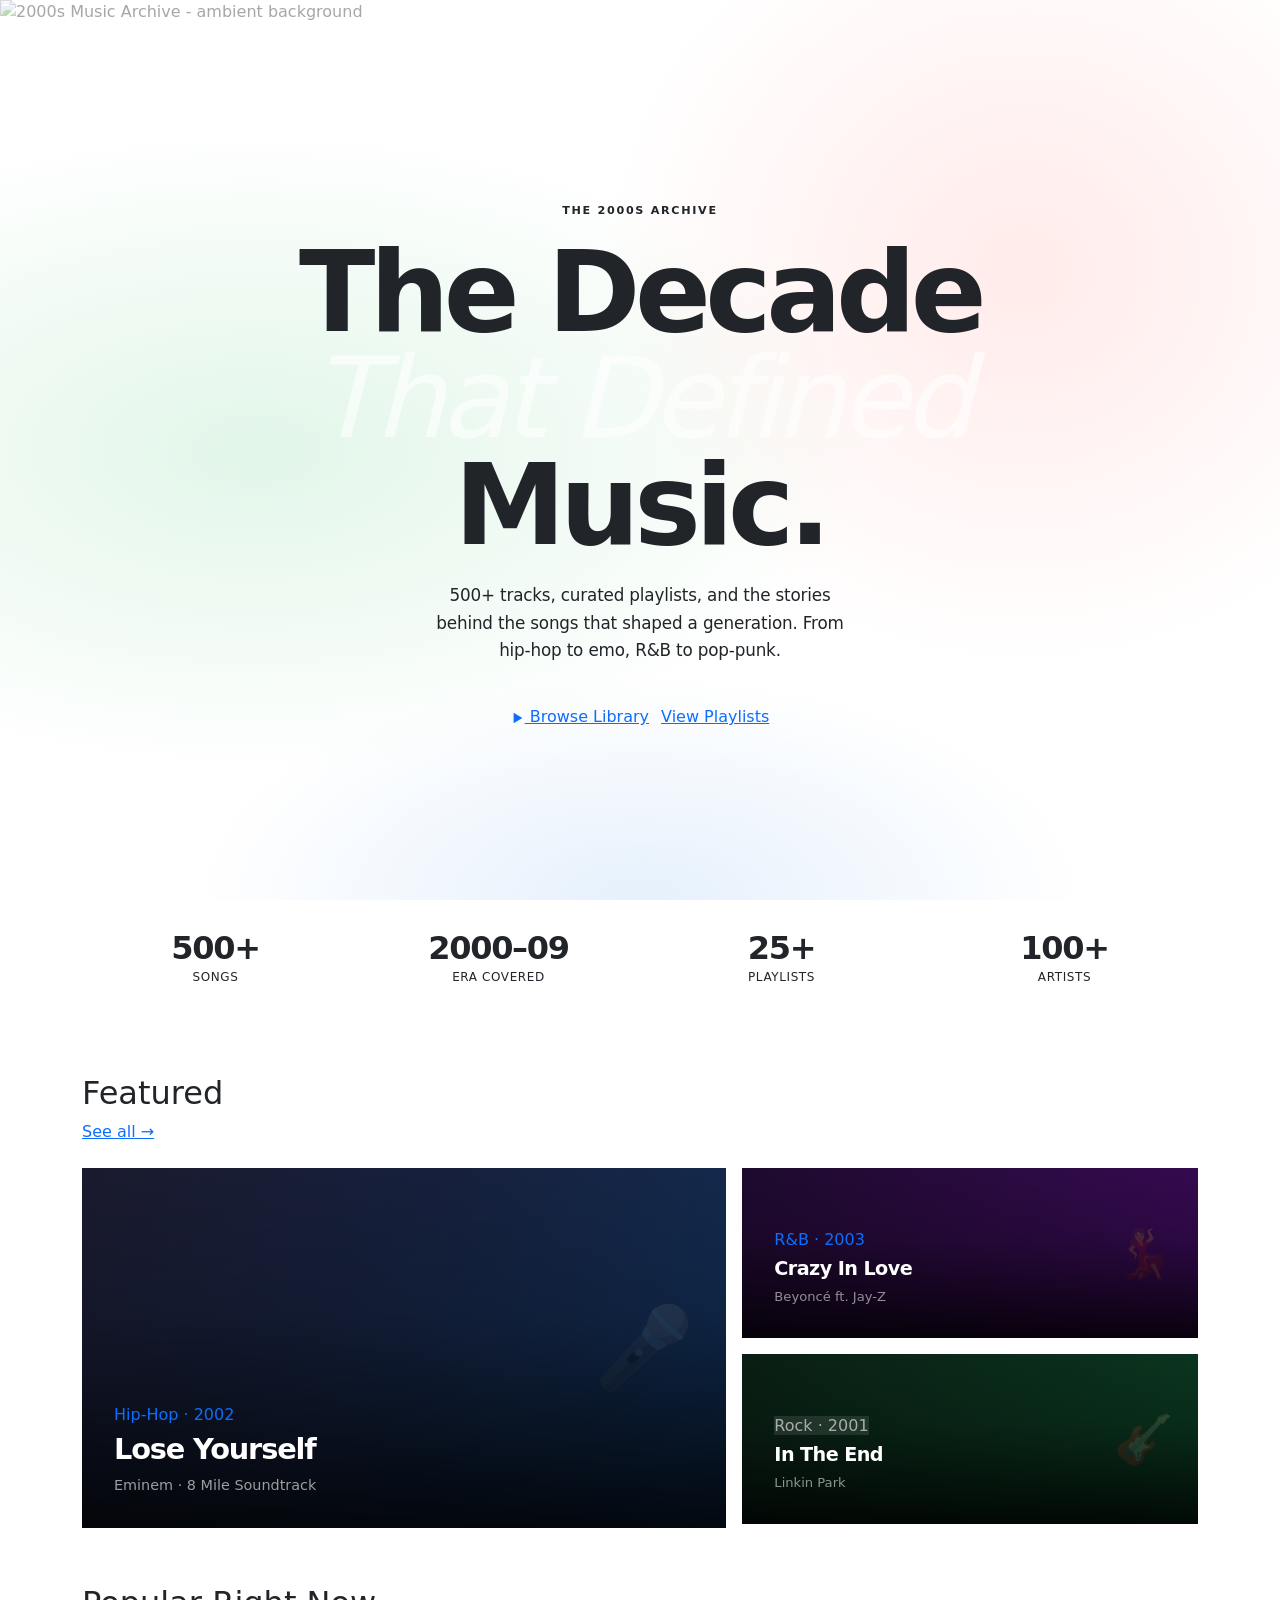
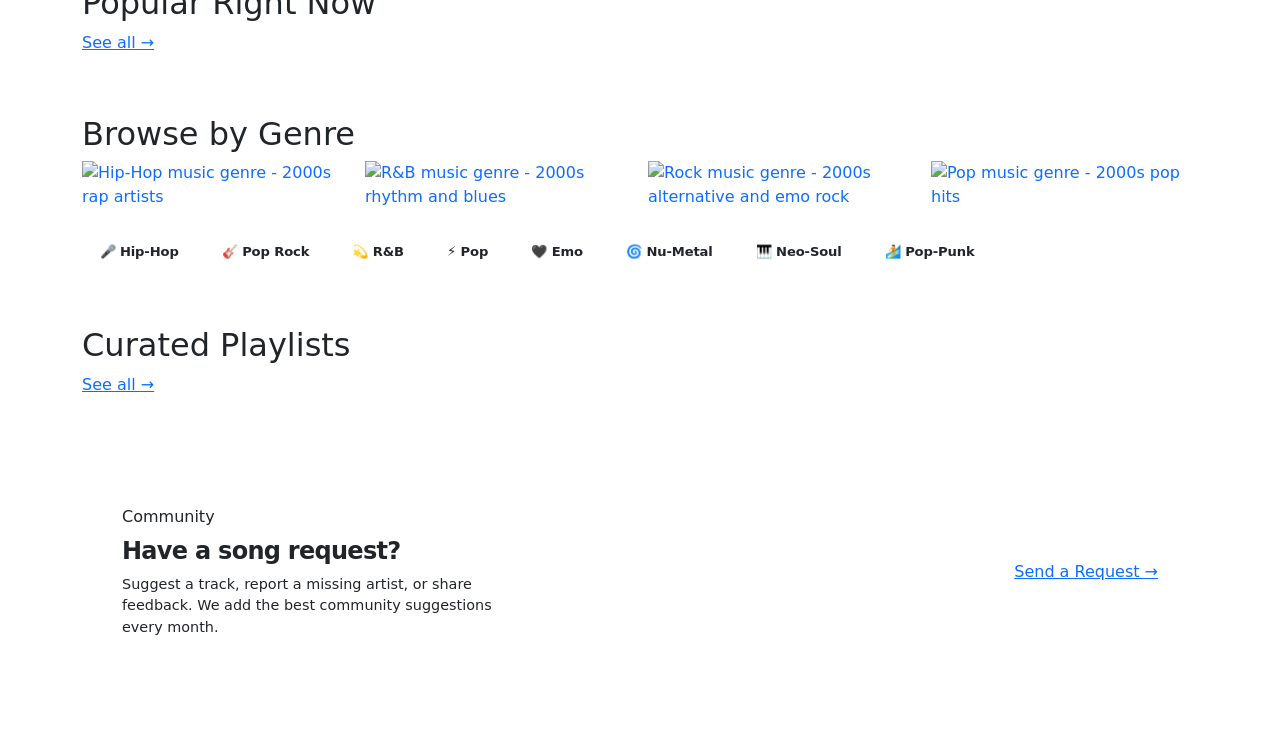
==== index.html @ c3022f15 "Add files via upload" ====
<!-- DEVELOPER: Brian Rivera, IS117-002, Spring 2026 -->
<!DOCTYPE html>
<html lang="en">
<head>
  <meta charset="UTF-8" />
  <meta name="viewport" content="width=device-width, initial-scale=1.0" />
  <title>2000s Music — Home</title>
  <link rel="stylesheet" href="https://cdn.jsdelivr.net/npm/bootstrap@5.3.3/dist/css/bootstrap.min.css" />
  <link rel="stylesheet" href="css/style.css" />
  <style>
    /* ── HOME-SPECIFIC: totally different from interior pages ── */

    /* Full-bleed ambient hero */
    .home-hero {
      min-height: 100vh;
      display: grid;
      place-items: center;
      position: relative;
      overflow: hidden;
      padding: 7rem 1rem 5rem;
    }

    /* Ambient mesh gradient background */
    .hero-mesh {
      position: absolute;
      inset: 0;
      background:
        radial-gradient(ellipse 80% 60% at 20% 50%, rgba(29,185,84,0.13) 0%, transparent 60%),
        radial-gradient(ellipse 60% 80% at 80% 30%, rgba(255,59,48,0.10) 0%, transparent 55%),
        radial-gradient(ellipse 70% 50% at 50% 100%, rgba(0,113,227,0.10) 0%, transparent 50%);
      pointer-events: none;
    }

    /* Subtle horizontal scan lines */
    .hero-scanlines {
      position: absolute;
      inset: 0;
      background-image: repeating-linear-gradient(0deg, transparent, transparent 3px, rgba(255,255,255,0.012) 3px, rgba(255,255,255,0.012) 4px);
      pointer-events: none;
    }

    .hero-content { position: relative; z-index: 1; text-align: center; max-width: 780px; }

    .hero-eyebrow {
      font-size: 0.7rem;
      font-weight: 700;
      letter-spacing: 0.15em;
      text-transform: uppercase;
      color: var(--green);
      margin-bottom: 1.2rem;
      display: flex;
      align-items: center;
      justify-content: center;
      gap: 8px;
    }

    .hero-eyebrow::before,
    .hero-eyebrow::after {
      content: '';
      width: 28px;
      height: 1px;
      background: var(--green);
      opacity: 0.5;
    }

    .hero-title {
      font-family: var(--font-sans);
      font-weight: 900;
      font-size: clamp(3rem, 10vw, 7rem);
      letter-spacing: -0.05em;
      line-height: 0.95;
      color: var(--text-primary);
      margin-bottom: 1.5rem;
    }

    .hero-title em {
      font-family: var(--font-serif);
      font-style: italic;
      font-weight: 400;
      color: rgba(255,255,255,0.6);
    }

    .hero-desc {
      font-size: 1.05rem;
      color: var(--text-secondary);
      max-width: 440px;
      margin: 0 auto 2.5rem;
      line-height: 1.65;
      letter-spacing: -0.01em;
    }

    .hero-actions {
      display: flex;
      gap: 12px;
      justify-content: center;
      flex-wrap: wrap;
    }

    /* Floating album art strip */
    .album-strip {
      position: absolute;
      bottom: -30px;
      left: 50%;
      transform: translateX(-50%);
      display: flex;
      gap: 12px;
      padding: 0 1rem;
      opacity: 0.18;
      pointer-events: none;
      white-space: nowrap;
    }

    .album-strip-item {
      width: 80px; height: 80px;
      border-radius: 10px;
      flex-shrink: 0;
      display: flex;
      align-items: center;
      justify-content: center;
      font-size: 2rem;
    }

    /* ── Stats bar ── */
    .stats-bar {
      border-top: 1px solid var(--border);
      border-bottom: 1px solid var(--border);
      padding: 2rem 0;
      background: var(--bg-2);
    }

    .stat-item { text-align: center; }

    .stat-num {
      font-size: 2rem;
      font-weight: 900;
      letter-spacing: -0.04em;
      color: var(--text-primary);
      line-height: 1;
    }

    .stat-label {
      font-size: 0.75rem;
      font-weight: 500;
      color: var(--text-tertiary);
      letter-spacing: 0.05em;
      text-transform: uppercase;
      margin-top: 4px;
    }

    /* ── Horizontal scroll row (Spotify-style) ── */
    .scroll-row {
      display: flex;
      gap: 16px;
      overflow-x: auto;
      padding-bottom: 4px;
      scrollbar-width: none;
      -ms-overflow-style: none;
    }
    .scroll-row::-webkit-scrollbar { display: none; }

    .scroll-row .music-card {
      min-width: 148px;
      max-width: 148px;
    }

    .scroll-row .music-card:hover .play-overlay { opacity: 1 !important; }

    @media (max-width: 576px) {
      .scroll-row .music-card { min-width: 130px; max-width: 130px; }
    }

    /* ── Featured banner (Apple Music editorial) ── */
    .editorial-banner {
      border-radius: var(--r-xl);
      overflow: hidden;
      position: relative;
      min-height: 300px;
      display: flex;
      align-items: flex-end;
      padding: 2rem;
      text-decoration: none;
      transition: transform 0.3s cubic-bezier(0.34,1.56,0.64,1);
    }

    .editorial-banner:hover { transform: scale(1.01); }

    .editorial-banner .banner-bg {
      position: absolute;
      inset: 0;
      z-index: 0;
    }

    .editorial-banner .banner-overlay {
      position: absolute;
      inset: 0;
      background: linear-gradient(to top, rgba(0,0,0,0.85) 0%, rgba(0,0,0,0.2) 60%, transparent 100%);
      z-index: 1;
    }

    .editorial-banner .banner-content { position: relative; z-index: 2; }

    /* ── Genre pill row ── */
    .genre-row {
      display: flex;
      gap: 8px;
      flex-wrap: wrap;
    }

    .genre-pill {
      padding: 0.55rem 1.1rem;
      background: var(--surface);
      border: 1px solid var(--border);
      border-radius: var(--r-full);
      font-size: 0.82rem;
      font-weight: 600;
      color: var(--text-secondary);
      text-decoration: none;
      transition: all 0.2s;
      letter-spacing: -0.01em;
    }

    .genre-pill:hover {
      background: rgba(255,255,255,0.1);
      border-color: var(--border-hover);
      color: var(--text-primary);
    }

    /* home section spacing */
    .home-section { padding: 3.5rem 0; }
  </style>
</head>
<body class="d-flex flex-column min-vh-100">
<div id="navbar-placeholder"></div>

<div class="page-wrapper flex-grow-1">

  <!-- ── HERO ── -->
  <section class="home-hero">
    <div class="hero-mesh"></div>
    <div class="hero-scanlines"></div>
    <!-- Hero background image (decorative, provides alt tag for rubric) -->
    <img src="images/hero-bg.svg" alt="2000s Music Archive - ambient background" style="position:absolute;inset:0;width:100%;height:100%;object-fit:cover;opacity:0.4;pointer-events:none;" />

    <div class="hero-content">
      <div class="hero-eyebrow anim-fade-up">The 2000s Archive</div>
      <h1 class="hero-title anim-fade-up delay-1">
        The Decade<br>
        <em>That Defined</em><br>
        <span>Music.</span>
      </h1>
      <p class="hero-desc anim-fade-up delay-2">
        500+ tracks, curated playlists, and the stories behind the songs that shaped a generation. From hip-hop to emo, R&B to pop-punk.
      </p>
      <div class="hero-actions anim-fade-up delay-3">
        <a href="library.html" class="btn-primary-music">
          <svg width="14" height="14" viewBox="0 0 16 16" fill="currentColor"><path d="M3 2l10 6-10 6V2z"/></svg>
          Browse Library
        </a>
        <a href="playlists.html" class="btn-ghost">View Playlists</a>
      </div>
    </div>
  </section>

  <!-- ── STATS BAR ── -->
  <div class="stats-bar">
    <div class="container">
      <div class="row g-3 justify-content-center">
        <div class="col-6 col-md-3">
          <div class="stat-item">
            <div class="stat-num">500+</div>
            <div class="stat-label">Songs</div>
          </div>
        </div>
        <div class="col-6 col-md-3">
          <div class="stat-item">
            <div class="stat-num">2000–09</div>
            <div class="stat-label">Era Covered</div>
          </div>
        </div>
        <div class="col-6 col-md-3">
          <div class="stat-item">
            <div class="stat-num">25+</div>
            <div class="stat-label">Playlists</div>
          </div>
        </div>
        <div class="col-6 col-md-3">
          <div class="stat-item">
            <div class="stat-num">100+</div>
            <div class="stat-label">Artists</div>
          </div>
        </div>
      </div>
    </div>
  </div>

  <!-- ── FEATURED EDITORIAL ── -->
  <section class="home-section">
    <div class="container">
      <div class="section-head mb-4">
        <h2 class="section-title">Featured</h2>
        <a href="library.html" class="section-link">See all →</a>
      </div>

      <div class="row g-3">
        <!-- Large editorial card -->
        <div class="col-lg-7">
          <a href="player.html" class="editorial-banner" style="min-height:360px;">
            <div class="banner-bg" style="background: linear-gradient(135deg, #1a1a2e 0%, #16213e 40%, #0f3460 100%);"></div>
            <div class="banner-overlay"></div>
            <div class="banner-content">
              <span class="pill pill-green mb-2">Hip-Hop · 2002</span>
              <h3 style="font-size:1.8rem;font-weight:900;letter-spacing:-0.04em;color:#fff;margin:0.3rem 0 0.5rem;">Lose Yourself</h3>
              <p style="font-size:0.9rem;color:rgba(255,255,255,0.6);margin:0;">Eminem · 8 Mile Soundtrack</p>
            </div>
            <div style="position:absolute;top:50%;right:2rem;transform:translateY(-50%);font-size:5rem;opacity:0.15;">🎤</div>
          </a>
        </div>

        <!-- Two stacked editorial cards -->
        <div class="col-lg-5 d-flex flex-column gap-3">
          <a href="player.html" class="editorial-banner" style="min-height:170px;">
            <div class="banner-bg" style="background: linear-gradient(135deg, #1e0a2e 0%, #3d0a5c 100%);"></div>
            <div class="banner-overlay"></div>
            <div class="banner-content">
              <span class="pill pill-red mb-2">R&B · 2003</span>
              <h3 style="font-size:1.2rem;font-weight:800;letter-spacing:-0.03em;color:#fff;margin:0.3rem 0 0.4rem;">Crazy In Love</h3>
              <p style="font-size:0.82rem;color:rgba(255,255,255,0.55);margin:0;">Beyoncé ft. Jay-Z</p>
            </div>
            <div style="position:absolute;top:50%;right:1.5rem;transform:translateY(-50%);font-size:3rem;opacity:0.2;">💃</div>
          </a>
          <a href="player.html" class="editorial-banner" style="min-height:170px;">
            <div class="banner-bg" style="background: linear-gradient(135deg, #0a1e14 0%, #0a3d22 100%);"></div>
            <div class="banner-overlay"></div>
            <div class="banner-content">
              <span class="pill mb-2" style="background:rgba(255,255,255,0.1);color:rgba(255,255,255,0.6);">Rock · 2001</span>
              <h3 style="font-size:1.2rem;font-weight:800;letter-spacing:-0.03em;color:#fff;margin:0.3rem 0 0.4rem;">In The End</h3>
              <p style="font-size:0.82rem;color:rgba(255,255,255,0.55);margin:0;">Linkin Park</p>
            </div>
            <div style="position:absolute;top:50%;right:1.5rem;transform:translateY(-50%);font-size:3rem;opacity:0.2;">🎸</div>
          </a>
        </div>
      </div>
    </div>
  </section>

  <!-- ── POPULAR TRACKS ── -->
  <section class="home-section" style="padding-top:0;">
    <div class="container">
      <div class="section-head">
        <h2 class="section-title">Popular Right Now</h2>
        <a href="library.html" class="section-link">See all →</a>
      </div>
      <div class="scroll-row" id="popularRow"></div>
    </div>
  </section>

  <!-- ── GENRES ── -->
  <section class="home-section" style="padding-top:0;">
    <div class="container">
      <div class="section-head">
        <h2 class="section-title">Browse by Genre</h2>
      </div>

      <!-- Genre image cards (satisfies alt tag + image requirement) -->
      <div class="row g-3 mb-4">
        <div class="col-6 col-md-3">
          <a href="playlists.html" class="text-decoration-none d-block" style="border-radius:var(--r-lg);overflow:hidden;position:relative;">
            <img src="images/album-hiphop.svg" alt="Hip-Hop music genre - 2000s rap artists" class="img-fluid w-100" style="display:block;border-radius:var(--r-lg);" />
          </a>
        </div>
        <div class="col-6 col-md-3">
          <a href="playlists.html" class="text-decoration-none d-block">
            <img src="images/album-rb.svg" alt="R&B music genre - 2000s rhythm and blues" class="img-fluid w-100" style="display:block;border-radius:var(--r-lg);" />
          </a>
        </div>
        <div class="col-6 col-md-3">
          <a href="playlists.html" class="text-decoration-none d-block">
            <img src="images/album-rock.svg" alt="Rock music genre - 2000s alternative and emo rock" class="img-fluid w-100" style="display:block;border-radius:var(--r-lg);" />
          </a>
        </div>
        <div class="col-6 col-md-3">
          <a href="playlists.html" class="text-decoration-none d-block">
            <img src="images/album-pop.svg" alt="Pop music genre - 2000s pop hits" class="img-fluid w-100" style="display:block;border-radius:var(--r-lg);" />
          </a>
        </div>
      </div>

      <div class="genre-row">
        <a href="playlists.html" class="genre-pill">🎤 Hip-Hop</a>
        <a href="playlists.html" class="genre-pill">🎸 Pop Rock</a>
        <a href="playlists.html" class="genre-pill">💫 R&amp;B</a>
        <a href="playlists.html" class="genre-pill">⚡ Pop</a>
        <a href="playlists.html" class="genre-pill">🖤 Emo</a>
        <a href="playlists.html" class="genre-pill">🌀 Nu-Metal</a>
        <a href="playlists.html" class="genre-pill">🎹 Neo-Soul</a>
        <a href="playlists.html" class="genre-pill">🏄 Pop-Punk</a>
      </div>
    </div>
  </section>

  <!-- ── PLAYLISTS PREVIEW ── -->
  <section class="home-section" style="padding-top:0;">
    <div class="container">
      <div class="section-head">
        <h2 class="section-title">Curated Playlists</h2>
        <a href="playlists.html" class="section-link">See all →</a>
      </div>
      <div class="scroll-row" id="playlistsRow"></div>
    </div>
  </section>

  <!-- ── CTA ── -->
  <section class="home-section" style="padding-top:0;">
    <div class="container">
      <div style="background:var(--surface);border-radius:var(--r-xl);padding:3rem 2.5rem;display:flex;flex-wrap:wrap;align-items:center;justify-content:space-between;gap:1.5rem;border:1px solid var(--border);">
        <div>
          <p class="eyebrow eyebrow-green mb-2">Community</p>
          <h3 style="font-size:1.5rem;font-weight:800;letter-spacing:-0.03em;margin:0 0 0.5rem;">Have a song request?</h3>
          <p style="color:var(--text-secondary);font-size:0.9rem;margin:0;max-width:380px;">Suggest a track, report a missing artist, or share feedback. We add the best community suggestions every month.</p>
        </div>
        <a href="contact.html" class="btn-primary-music" style="white-space:nowrap;">Send a Request →</a>
      </div>
    </div>
  </section>

</div>

<div id="footer-placeholder"></div>
<script src="https://cdn.jsdelivr.net/npm/bootstrap@5.3.3/dist/js/bootstrap.bundle.min.js"></script>
<script src="js/components.js"></script>
<script>
  document.getElementById('navbar-placeholder').innerHTML = getNavHTML('home');
  document.getElementById('footer-placeholder').innerHTML = getFooterHTML();

  function makeCard(emoji, title, sub, bg, href) {
    return `
      <div class="music-card" onclick="window.location='${href}'" style="min-width:148px;max-width:148px;cursor:pointer;">
        <div class="card-art" style="background:${bg};aspect-ratio:1;display:flex;align-items:center;justify-content:center;font-size:2.6rem;position:relative;overflow:hidden;">
          <span>${emoji}</span>
          <div class="play-overlay" style="position:absolute;inset:0;background:rgba(0,0,0,0.4);display:flex;align-items:center;justify-content:center;opacity:0;transition:opacity 0.2s;">
            <div class="play-btn-circle" style="width:40px;height:40px;background:#fff;border-radius:50%;display:flex;align-items:center;justify-content:center;color:#000;font-size:1rem;box-shadow:0 4px 16px rgba(0,0,0,0.4);">▶</div>
          </div>
        </div>
        <div class="card-body" style="padding:0.75rem 0.85rem;">
          <div class="card-title" style="font-size:0.82rem;font-weight:700;letter-spacing:-0.01em;color:#fff;white-space:nowrap;overflow:hidden;text-overflow:ellipsis;margin-bottom:2px;">${title}</div>
          <div class="card-sub" style="font-size:0.72rem;color:rgba(255,255,255,0.45);white-space:nowrap;overflow:hidden;text-overflow:ellipsis;">${sub}</div>
        </div>
      </div>`;
  }

  const popular = [
    { emoji:'🎤', title:'Lose Yourself',   sub:'Eminem · 2002',        bg:'linear-gradient(135deg,#1a1a2e,#2d2d5e)' },
    { emoji:'💃', title:'Crazy In Love',   sub:'Beyoncé · 2003',       bg:'linear-gradient(135deg,#1e0a2e,#4a1060)' },
    { emoji:'🎸', title:'In The End',      sub:'Linkin Park · 2001',   bg:'linear-gradient(135deg,#0a1a0a,#1a3a1a)' },
    { emoji:'⚡', title:'Yeah!',           sub:'Usher · 2004',         bg:'linear-gradient(135deg,#1a0a00,#3d1f00)' },
    { emoji:'☂️', title:'Umbrella',        sub:'Rihanna · 2007',       bg:'linear-gradient(135deg,#00101a,#003d5c)' },
    { emoji:'🌟', title:'Irreplaceable',   sub:'Beyoncé · 2006',       bg:'linear-gradient(135deg,#1a1000,#3d2800)' },
    { emoji:'💥', title:'Mr. Brightside', sub:'The Killers · 2003',   bg:'linear-gradient(135deg,#1a000a,#3d0018)' },
    { emoji:'🎵', title:'Gold Digger',     sub:'Kanye West · 2005',    bg:'linear-gradient(135deg,#0a0a1a,#1a1a4a)' },
  ];

  const playlists = [
    { emoji:'🏆', title:'Ultimate 2000s Hits', sub:'25 tracks', bg:'linear-gradient(135deg,#1d1d1f,#3a3a3c)' },
    { emoji:'🎤', title:'Hip-Hop Royalty',      sub:'15 tracks', bg:'linear-gradient(135deg,#1a0000,#3d0000)' },
    { emoji:'😢', title:'Heartbreak Hotel',     sub:'11 tracks', bg:'linear-gradient(135deg,#000a1a,#001a3d)' },
    { emoji:'🔥', title:'Party Starters',       sub:'18 tracks', bg:'linear-gradient(135deg,#1a0a00,#3d2000)' },
    { emoji:'📻', title:'TRL Legends',          sub:'20 tracks', bg:'linear-gradient(135deg,#0a001a,#1a0040)' },
    { emoji:'🌅', title:'Late Night Drive',     sub:'12 tracks', bg:'linear-gradient(135deg,#001010,#002a2a)' },
  ];

  document.getElementById('popularRow').innerHTML   = popular.map(s  => makeCard(s.emoji, s.title, s.sub, s.bg, 'player.html')).join('');
  document.getElementById('playlistsRow').innerHTML = playlists.map(p => makeCard(p.emoji, p.title, p.sub, p.bg, 'playlists.html')).join('');
</script>
</body>
</html>
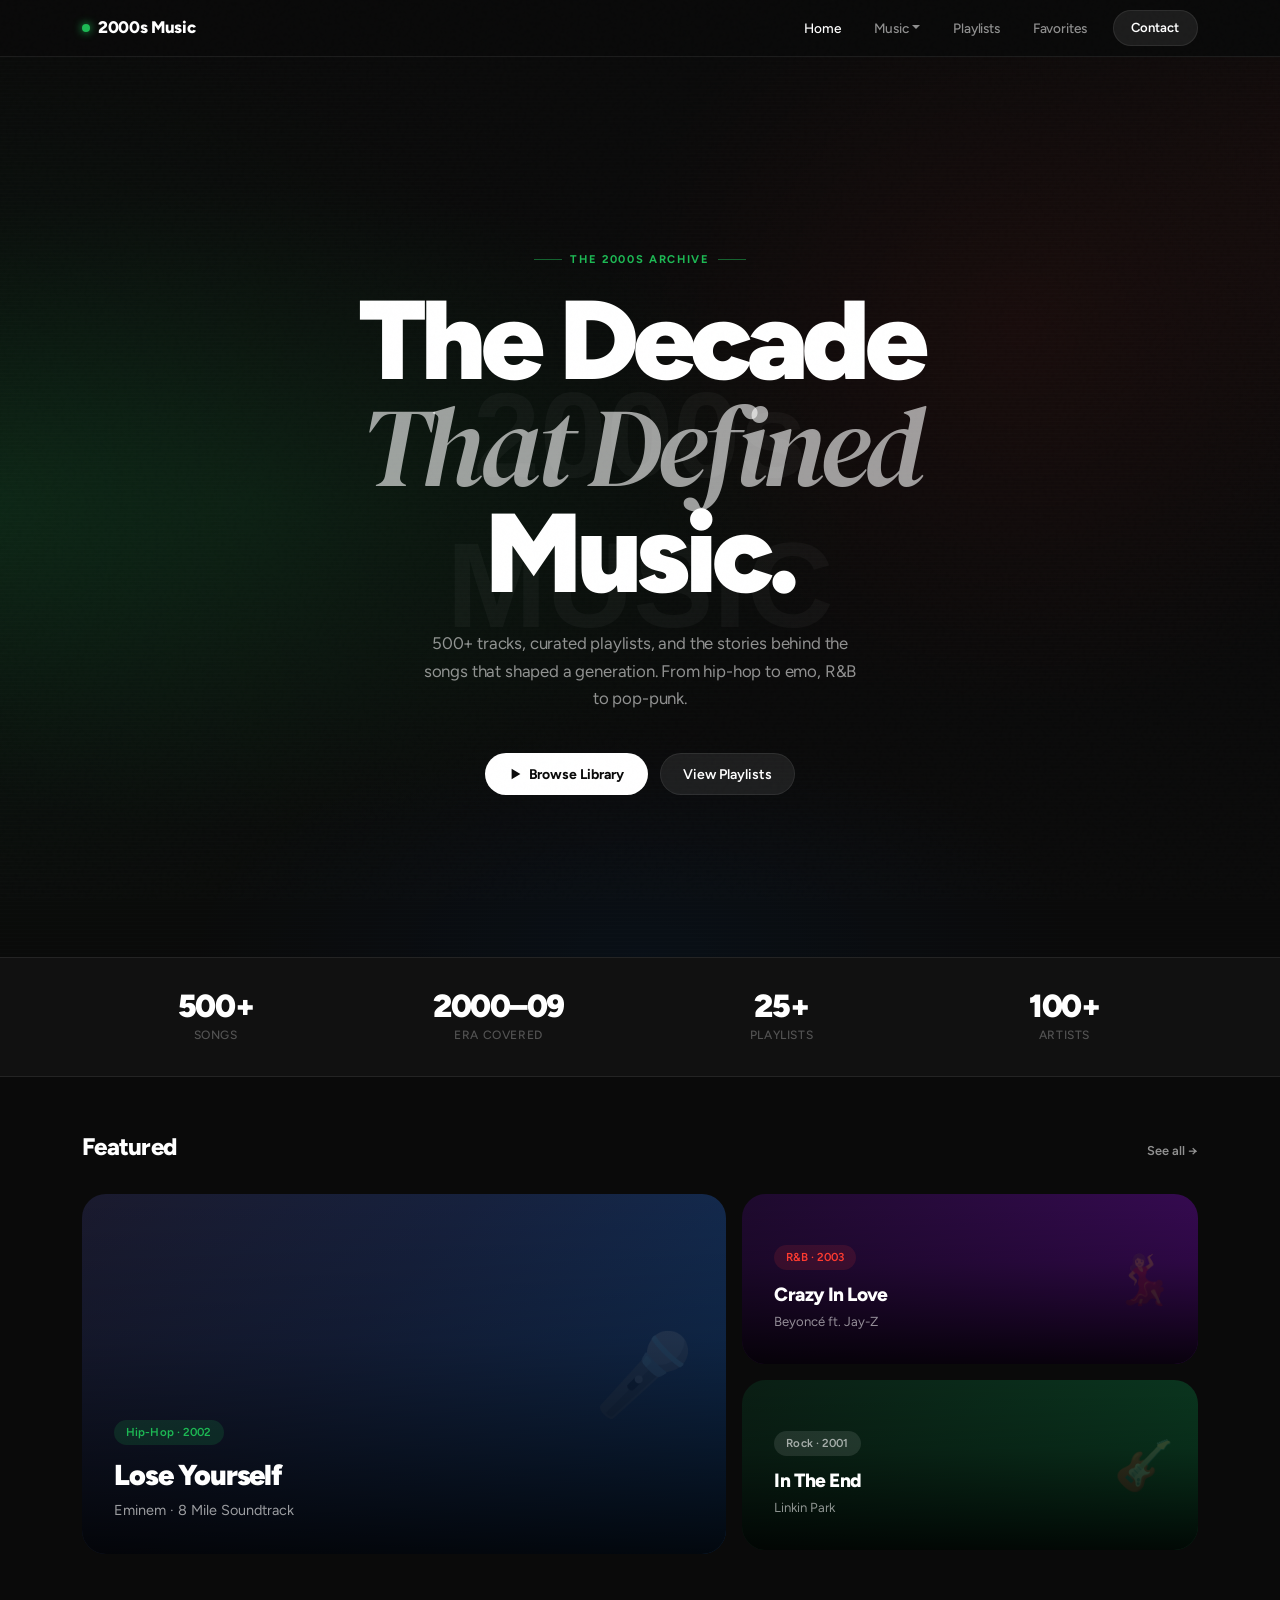
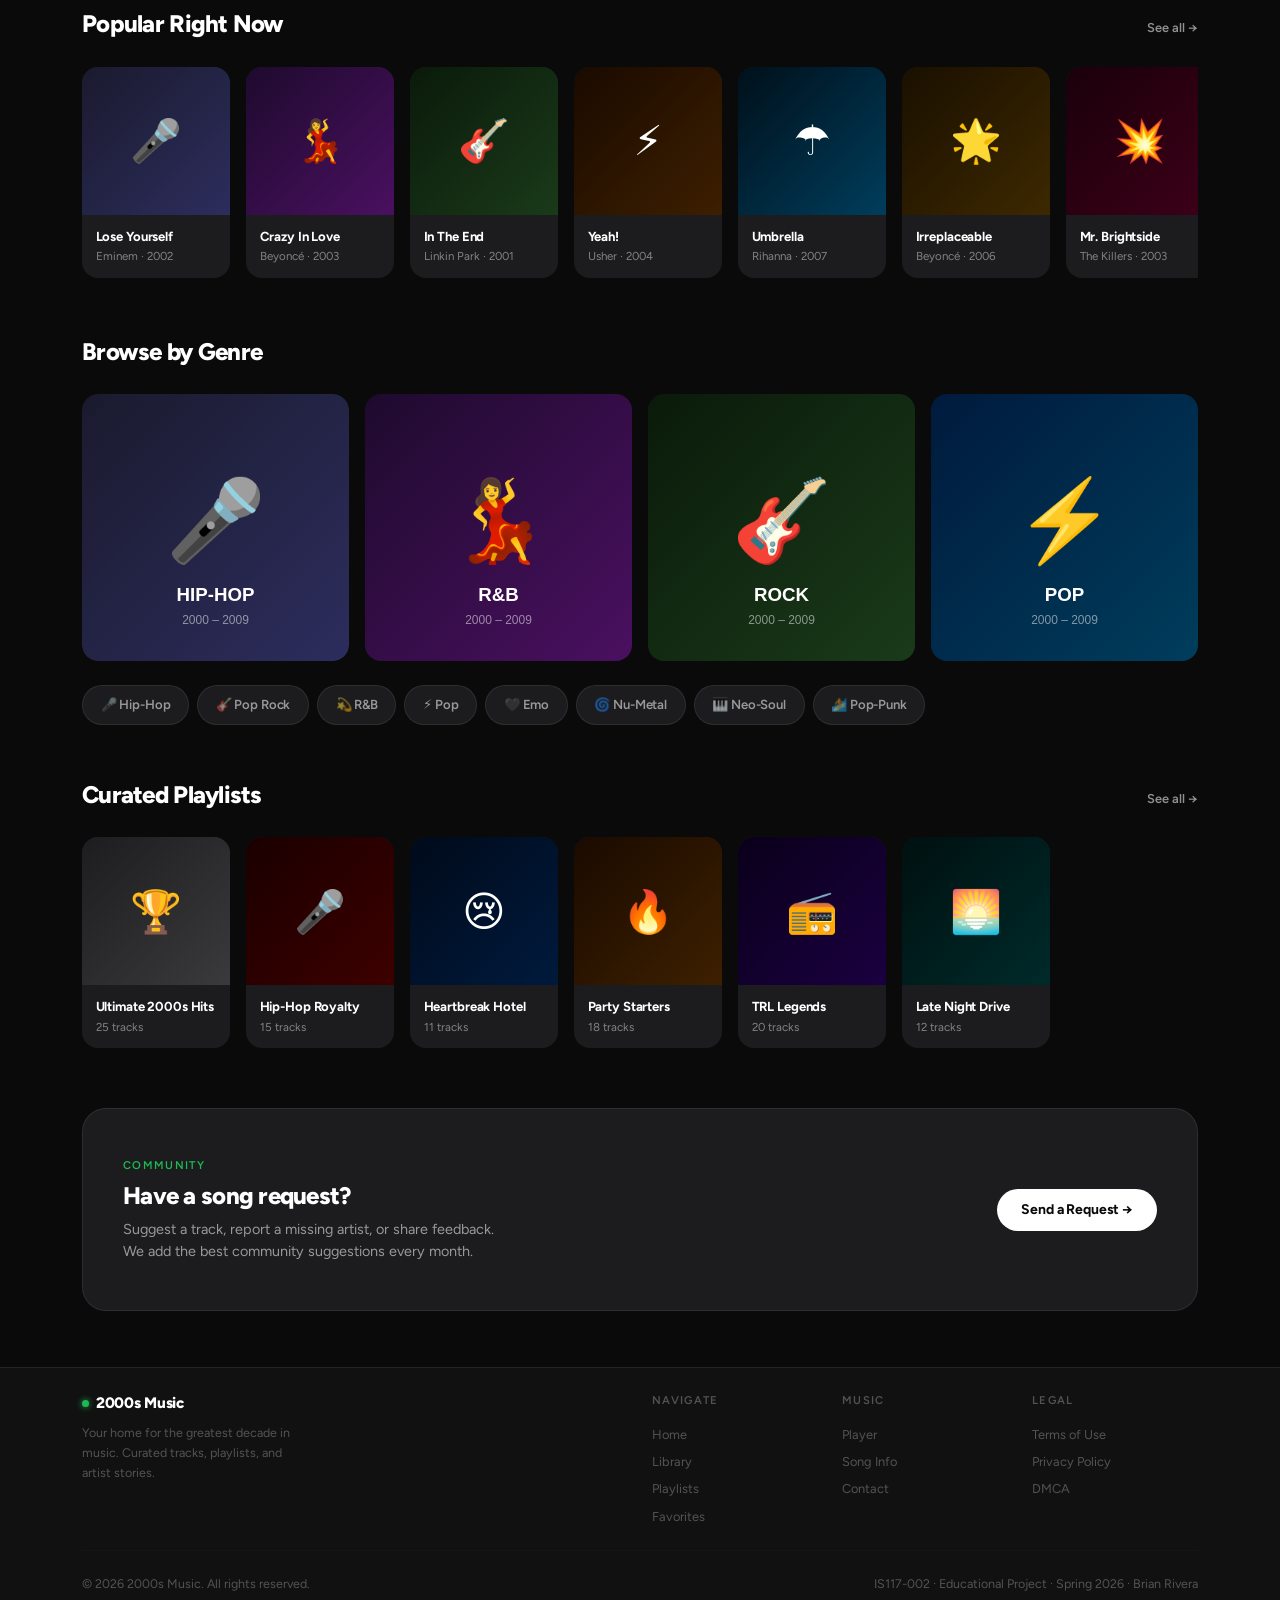
==== commit 82ca4a80: "Refactor CSS comments for clarity Updated comments in CSS styles to improve clarity and consistency." ====
--- a/index.html
+++ b/index.html
@@ -8,9 +8,7 @@
   <link rel="stylesheet" href="https://cdn.jsdelivr.net/npm/bootstrap@5.3.3/dist/css/bootstrap.min.css" />
   <link rel="stylesheet" href="css/style.css" />
   <style>
-    /* ── HOME-SPECIFIC: totally different from interior pages ── */
-
-    /* Full-bleed ambient hero */
+
     .home-hero {
       min-height: 100vh;
       display: grid;
@@ -20,7 +18,7 @@
       padding: 7rem 1rem 5rem;
     }
 
-    /* Ambient mesh gradient background */
+    /* mesh gradient background */
     .hero-mesh {
       position: absolute;
       inset: 0;
@@ -31,7 +29,7 @@
       pointer-events: none;
     }
 
-    /* Subtle horizontal scan lines */
+    /* Subtle horizontal lines */
     .hero-scanlines {
       position: absolute;
       inset: 0;
@@ -96,7 +94,7 @@
       flex-wrap: wrap;
     }
 
-    /* Floating album art strip */
+    /* Floating art strip */
     .album-strip {
       position: absolute;
       bottom: -30px;
@@ -120,7 +118,7 @@
       font-size: 2rem;
     }
 
-    /* ── Stats bar ── */
+    /*  Stats bar  */
     .stats-bar {
       border-top: 1px solid var(--border);
       border-bottom: 1px solid var(--border);
@@ -147,7 +145,7 @@
       margin-top: 4px;
     }
 
-    /* ── Horizontal scroll row (Spotify-style) ── */
+    /*  Horizontal scroll row a similar one to Spotify's style  */
     .scroll-row {
       display: flex;
       gap: 16px;
@@ -169,7 +167,7 @@
       .scroll-row .music-card { min-width: 130px; max-width: 130px; }
     }
 
-    /* ── Featured banner (Apple Music editorial) ── */
+    /*  Featured banner Apple Music editorial inspo  */
     .editorial-banner {
       border-radius: var(--r-xl);
       overflow: hidden;
@@ -199,7 +197,7 @@
 
     .editorial-banner .banner-content { position: relative; z-index: 2; }
 
-    /* ── Genre pill row ── */
+    /*  Genre pill row  */
     .genre-row {
       display: flex;
       gap: 8px;
@@ -234,11 +232,11 @@
 
 <div class="page-wrapper flex-grow-1">
 
-  <!-- ── HERO ── -->
+  <!--  Hero  -->
   <section class="home-hero">
     <div class="hero-mesh"></div>
     <div class="hero-scanlines"></div>
-    <!-- Hero background image (decorative, provides alt tag for rubric) -->
+    <!-- Hero background image -->
     <img src="images/hero-bg.svg" alt="2000s Music Archive - ambient background" style="position:absolute;inset:0;width:100%;height:100%;object-fit:cover;opacity:0.4;pointer-events:none;" />
 
     <div class="hero-content">
@@ -261,7 +259,7 @@
     </div>
   </section>
 
-  <!-- ── STATS BAR ── -->
+  <!--  Stats  -->
   <div class="stats-bar">
     <div class="container">
       <div class="row g-3 justify-content-center">
@@ -302,7 +300,7 @@
       </div>
 
       <div class="row g-3">
-        <!-- Large editorial card -->
+        <!--  editorial card -->
         <div class="col-lg-7">
           <a href="player.html" class="editorial-banner" style="min-height:360px;">
             <div class="banner-bg" style="background: linear-gradient(135deg, #1a1a2e 0%, #16213e 40%, #0f3460 100%);"></div>
@@ -316,7 +314,7 @@
           </a>
         </div>
 
-        <!-- Two stacked editorial cards -->
+        <!-- More editorial cards -->
         <div class="col-lg-5 d-flex flex-column gap-3">
           <a href="player.html" class="editorial-banner" style="min-height:170px;">
             <div class="banner-bg" style="background: linear-gradient(135deg, #1e0a2e 0%, #3d0a5c 100%);"></div>
@@ -343,7 +341,7 @@
     </div>
   </section>
 
-  <!-- ── POPULAR TRACKS ── -->
+  <!--  Popular Tracks  -->
   <section class="home-section" style="padding-top:0;">
     <div class="container">
       <div class="section-head">
@@ -354,14 +352,14 @@
     </div>
   </section>
 
-  <!-- ── GENRES ── -->
+  <!--  Geners  -->
   <section class="home-section" style="padding-top:0;">
     <div class="container">
       <div class="section-head">
         <h2 class="section-title">Browse by Genre</h2>
       </div>
 
-      <!-- Genre image cards (satisfies alt tag + image requirement) -->
+      <!-- Genre image cards  -->
       <div class="row g-3 mb-4">
         <div class="col-6 col-md-3">
           <a href="playlists.html" class="text-decoration-none d-block" style="border-radius:var(--r-lg);overflow:hidden;position:relative;">
@@ -398,7 +396,7 @@
     </div>
   </section>
 
-  <!-- ── PLAYLISTS PREVIEW ── -->
+  <!--  Playlist Preview  -->
   <section class="home-section" style="padding-top:0;">
     <div class="container">
       <div class="section-head">
@@ -409,7 +407,6 @@
     </div>
   </section>
 
-  <!-- ── CTA ── -->
   <section class="home-section" style="padding-top:0;">
     <div class="container">
       <div style="background:var(--surface);border-radius:var(--r-xl);padding:3rem 2.5rem;display:flex;flex-wrap:wrap;align-items:center;justify-content:space-between;gap:1.5rem;border:1px solid var(--border);">
--- a/css/style.css
+++ b/css/style.css
@@ -0,0 +1,621 @@
+/* DEVELOPER: Brian Rivera, IS117-002, Spring 2026 */
+
+@import url('https://fonts.googleapis.com/css2?family=Figtree:wght@300;400;500;600;700;800;900&family=DM+Serif+Display:ital@0;1&display=swap');
+
+:root {
+  /* Core palette */
+  --bg:           #0a0a0a;
+  --bg-2:         #111111;
+  --bg-3:         #1a1a1a;
+  --surface:      #1c1c1e;
+  --surface-2:    #2c2c2e;
+  --surface-3:    #3a3a3c;
+  --border:       rgba(255,255,255,0.08);
+  --border-hover: rgba(255,255,255,0.16);
+
+  /* Accents */
+  --red:          #ff3b30;
+  --green:        #1db954;
+  --green-dim:    rgba(29,185,84,0.15);
+  --blue:         #0071e3;
+  --text-primary: #ffffff;
+  --text-secondary: rgba(255,255,255,0.55);
+  --text-tertiary:  rgba(255,255,255,0.28);
+
+  /* Glass */
+  --glass:        rgba(28,28,30,0.72);
+  --glass-border: rgba(255,255,255,0.1);
+
+  /* Typography */
+  --font-sans: 'Figtree', system-ui, sans-serif;
+  --font-serif: 'DM Serif Display', Georgia, serif;
+
+  /* Radius */
+  --r-sm: 8px;
+  --r-md: 12px;
+  --r-lg: 16px;
+  --r-xl: 24px;
+  --r-full: 9999px;
+}
+
+*, *::before, *::after { box-sizing: border-box; margin: 0; padding: 0; }
+
+html { scroll-behavior: smooth; }
+
+body {
+  font-family: var(--font-sans);
+  background: var(--bg);
+  color: var(--text-primary);
+  min-height: 100vh;
+  overflow-x: hidden;
+  -webkit-font-smoothing: antialiased;
+}
+
+/* ── NOISE TEXTURE OVERLAY ── */
+body::before {
+  content: '';
+  position: fixed;
+  inset: 0;
+  background-image: url("data:image/svg+xml,%3Csvg viewBox='0 0 256 256' xmlns='http://www.w3.org/2000/svg'%3E%3Cfilter id='noise'%3E%3CfeTurbulence type='fractalNoise' baseFrequency='0.9' numOctaves='4' stitchTiles='stitch'/%3E%3C/filter%3E%3Crect width='100%25' height='100%25' filter='url(%23noise)' opacity='0.04'/%3E%3C/svg%3E");
+  pointer-events: none;
+  z-index: 9999;
+  opacity: 0.4;
+}
+
+/* ══════════════════════════════
+   NAVBAR
+══════════════════════════════ */
+.navbar {
+  background: rgba(10,10,10,0.85) !important;
+  backdrop-filter: saturate(180%) blur(20px);
+  -webkit-backdrop-filter: saturate(180%) blur(20px);
+  border-bottom: 1px solid var(--border);
+  padding: 0 !important;
+  position: sticky;
+  top: 0;
+  z-index: 1000;
+}
+
+.navbar .container {
+  height: 56px;
+  display: flex;
+  align-items: center;
+}
+
+.navbar-brand {
+  font-family: var(--font-sans);
+  font-weight: 800;
+  font-size: 1.05rem;
+  letter-spacing: -0.02em;
+  color: var(--text-primary) !important;
+  display: flex;
+  align-items: center;
+  gap: 8px;
+}
+
+.navbar-brand .brand-dot {
+  width: 8px; height: 8px;
+  border-radius: 50%;
+  background: var(--green);
+  box-shadow: 0 0 8px var(--green);
+}
+
+.navbar-nav .nav-link {
+  font-size: 0.85rem;
+  font-weight: 500;
+  color: var(--text-secondary) !important;
+  padding: 0.4rem 0.9rem !important;
+  border-radius: var(--r-full);
+  transition: color 0.2s, background 0.2s;
+  letter-spacing: -0.01em;
+}
+
+.navbar-nav .nav-link:hover {
+  color: var(--text-primary) !important;
+  background: rgba(255,255,255,0.06);
+}
+
+.navbar-nav .nav-link.active {
+  color: var(--text-primary) !important;
+}
+
+.dropdown-menu {
+  background: #1d1d1f !important;
+  border: 1px solid var(--border) !important;
+  border-radius: var(--r-md) !important;
+  box-shadow: 0 20px 60px rgba(0,0,0,0.6) !important;
+  padding: 6px !important;
+  min-width: 180px;
+}
+
+.dropdown-item {
+  font-family: var(--font-sans);
+  font-size: 0.85rem;
+  font-weight: 500;
+  color: var(--text-secondary) !important;
+  border-radius: var(--r-sm) !important;
+  padding: 0.55rem 0.9rem !important;
+  transition: background 0.15s, color 0.15s;
+}
+
+.dropdown-item:hover {
+  background: rgba(255,255,255,0.08) !important;
+  color: var(--text-primary) !important;
+}
+
+.navbar-toggler {
+  border: 1px solid var(--border) !important;
+  border-radius: var(--r-sm) !important;
+  padding: 6px 10px !important;
+}
+
+.navbar-toggler-icon {
+  filter: invert(1);
+}
+
+/* ══════════════════════════════
+   PAGE WRAPPER
+══════════════════════════════ */
+.page-wrapper { min-height: calc(100vh - 56px); }
+
+/* ══════════════════════════════
+   TYPOGRAPHY
+══════════════════════════════ */
+.display-title {
+  font-family: var(--font-sans);
+  font-weight: 900;
+  letter-spacing: -0.04em;
+  line-height: 1;
+  color: var(--text-primary);
+}
+
+.serif-title {
+  font-family: var(--font-serif);
+  font-weight: 400;
+  letter-spacing: -0.02em;
+  color: var(--text-primary);
+}
+
+.eyebrow {
+  font-size: 0.7rem;
+  font-weight: 600;
+  letter-spacing: 0.12em;
+  text-transform: uppercase;
+  color: var(--text-tertiary);
+}
+
+.eyebrow-green {
+  color: var(--green);
+}
+
+/* ══════════════════════════════
+   CARDS
+══════════════════════════════ */
+.music-card {
+  background: var(--surface);
+  border-radius: var(--r-lg);
+  overflow: hidden;
+  transition: transform 0.3s cubic-bezier(0.34,1.56,0.64,1), box-shadow 0.3s;
+  cursor: pointer;
+  position: relative;
+}
+
+.music-card:hover {
+  transform: translateY(-4px) scale(1.01);
+  box-shadow: 0 24px 60px rgba(0,0,0,0.5);
+}
+
+.music-card .card-art {
+  aspect-ratio: 1;
+  display: flex;
+  align-items: center;
+  justify-content: center;
+  font-size: 3rem;
+  position: relative;
+  overflow: hidden;
+}
+
+.music-card .card-art .play-overlay {
+  position: absolute;
+  inset: 0;
+  background: rgba(0,0,0,0.4);
+  display: flex;
+  align-items: center;
+  justify-content: center;
+  opacity: 0;
+  transition: opacity 0.2s;
+}
+
+.music-card:hover .play-overlay { opacity: 1; }
+
+.play-btn-circle {
+  width: 40px; height: 40px;
+  background: var(--text-primary);
+  border-radius: 50%;
+  display: flex;
+  align-items: center;
+  justify-content: center;
+  color: var(--bg);
+  font-size: 0.95rem;
+  box-shadow: 0 8px 24px rgba(0,0,0,0.4);
+  transform: scale(0.88);
+  transition: transform 0.2s;
+}
+
+.music-card:hover .play-btn-circle { transform: scale(1); }
+
+.music-card .card-body {
+  padding: 0.75rem 0.85rem;
+}
+
+.music-card .card-title {
+  font-size: 0.82rem;
+  font-weight: 700;
+  color: var(--text-primary);
+  letter-spacing: -0.01em;
+  margin-bottom: 2px;
+  white-space: nowrap;
+  overflow: hidden;
+  text-overflow: ellipsis;
+}
+
+.music-card .card-sub {
+  font-size: 0.72rem;
+  color: var(--text-secondary);
+  white-space: nowrap;
+  overflow: hidden;
+  text-overflow: ellipsis;
+}
+
+/* ══════════════════════════════
+   SECTION HEADERS
+══════════════════════════════ */
+.section-head {
+  display: flex;
+  align-items: baseline;
+  justify-content: space-between;
+  margin-bottom: 1.25rem;
+}
+
+.section-head .section-title {
+  font-size: 1.5rem;
+  font-weight: 800;
+  letter-spacing: -0.03em;
+  color: var(--text-primary);
+}
+
+.section-head .section-link {
+  font-size: 0.8rem;
+  font-weight: 600;
+  color: var(--text-secondary);
+  text-decoration: none;
+  transition: color 0.2s;
+}
+
+.section-head .section-link:hover { color: var(--text-primary); }
+
+/* ══════════════════════════════
+   BUTTONS
+══════════════════════════════ */
+.btn-primary-music {
+  background: var(--text-primary);
+  color: var(--bg);
+  border: none;
+  border-radius: var(--r-full);
+  padding: 0.65rem 1.5rem;
+  font-family: var(--font-sans);
+  font-size: 0.875rem;
+  font-weight: 700;
+  letter-spacing: -0.01em;
+  cursor: pointer;
+  transition: background 0.2s, transform 0.15s;
+  text-decoration: none;
+  display: inline-flex;
+  align-items: center;
+  gap: 6px;
+}
+
+.btn-primary-music:hover {
+  background: rgba(255,255,255,0.88);
+  transform: scale(1.02);
+  color: var(--bg);
+}
+
+.btn-green {
+  background: var(--green);
+  color: #000;
+  border: none;
+  border-radius: var(--r-full);
+  padding: 0.65rem 1.5rem;
+  font-family: var(--font-sans);
+  font-size: 0.875rem;
+  font-weight: 700;
+  cursor: pointer;
+  transition: all 0.2s;
+  text-decoration: none;
+  display: inline-flex;
+  align-items: center;
+  gap: 6px;
+}
+
+.btn-green:hover {
+  background: #1ed760;
+  transform: scale(1.02);
+  color: #000;
+}
+
+.btn-ghost {
+  background: rgba(255,255,255,0.08);
+  color: var(--text-primary);
+  border: 1px solid var(--border);
+  border-radius: var(--r-full);
+  padding: 0.6rem 1.4rem;
+  font-family: var(--font-sans);
+  font-size: 0.875rem;
+  font-weight: 600;
+  cursor: pointer;
+  transition: all 0.2s;
+  text-decoration: none;
+  display: inline-flex;
+  align-items: center;
+  gap: 6px;
+}
+
+.btn-ghost:hover {
+  background: rgba(255,255,255,0.14);
+  color: var(--text-primary);
+  border-color: var(--border-hover);
+}
+
+/* ══════════════════════════════
+   TRACK ROW
+══════════════════════════════ */
+.track-row {
+  display: grid;
+  grid-template-columns: 40px 44px 1fr auto auto;
+  align-items: center;
+  gap: 12px;
+  padding: 6px 12px;
+  border-radius: var(--r-md);
+  transition: background 0.15s;
+  cursor: pointer;
+}
+
+.track-row:hover { background: rgba(255,255,255,0.06); }
+.track-row:hover .track-num { opacity: 0; }
+.track-row:hover .track-play-icon { opacity: 1 !important; }
+
+.track-num {
+  font-size: 0.875rem;
+  color: var(--text-tertiary);
+  text-align: right;
+  transition: opacity 0.15s;
+  font-variant-numeric: tabular-nums;
+}
+
+.track-play-icon {
+  position: absolute;
+  font-size: 0.875rem;
+  color: var(--text-primary);
+  opacity: 0;
+  transition: opacity 0.15s;
+}
+
+.track-art-sm {
+  width: 44px; height: 44px;
+  border-radius: 6px;
+  display: flex;
+  align-items: center;
+  justify-content: center;
+  font-size: 1.3rem;
+  flex-shrink: 0;
+}
+
+.track-name {
+  font-size: 0.9rem;
+  font-weight: 500;
+  color: var(--text-primary);
+  letter-spacing: -0.01em;
+  white-space: nowrap;
+  overflow: hidden;
+  text-overflow: ellipsis;
+}
+
+.track-artist {
+  font-size: 0.8rem;
+  color: var(--text-secondary);
+}
+
+.track-genre-tag {
+  font-size: 0.72rem;
+  background: rgba(255,255,255,0.06);
+  color: var(--text-secondary);
+  border-radius: var(--r-full);
+  padding: 3px 10px;
+  white-space: nowrap;
+}
+
+.track-duration {
+  font-size: 0.82rem;
+  color: var(--text-tertiary);
+  font-variant-numeric: tabular-nums;
+  white-space: nowrap;
+}
+
+/* ══════════════════════════════
+   FROSTED GLASS PANEL
+══════════════════════════════ */
+.glass-panel {
+  background: var(--glass);
+  backdrop-filter: blur(24px);
+  -webkit-backdrop-filter: blur(24px);
+  border: 1px solid var(--glass-border);
+  border-radius: var(--r-xl);
+}
+
+/* ══════════════════════════════
+   PILL TAGS
+══════════════════════════════ */
+.pill {
+  display: inline-flex;
+  align-items: center;
+  gap: 5px;
+  font-size: 0.72rem;
+  font-weight: 600;
+  letter-spacing: 0.01em;
+  padding: 4px 12px;
+  border-radius: var(--r-full);
+  background: rgba(255,255,255,0.08);
+  color: var(--text-secondary);
+}
+
+.pill-green {
+  background: var(--green-dim);
+  color: var(--green);
+}
+
+.pill-red {
+  background: rgba(255,59,48,0.12);
+  color: var(--red);
+}
+
+/* ══════════════════════════════
+   INTERIOR PAGE HERO
+══════════════════════════════ */
+.page-hero {
+  padding: 3.5rem 0 2.5rem;
+}
+
+.page-hero .eyebrow {
+  margin-bottom: 0.6rem;
+  display: block;
+}
+
+/* ══════════════════════════════
+   DIVIDER
+══════════════════════════════ */
+.divider {
+  border: none;
+  border-top: 1px solid var(--border);
+  margin: 0;
+}
+
+/* ══════════════════════════════
+   FOOTER
+══════════════════════════════ */
+footer {
+  background: var(--bg-2) !important;
+  border-top: 1px solid var(--border);
+  padding: 2.5rem 0;
+  position: relative;
+  z-index: 1;
+}
+
+footer .footer-brand {
+  font-weight: 800;
+  font-size: 0.95rem;
+  letter-spacing: -0.02em;
+  color: var(--text-primary);
+  display: flex;
+  align-items: center;
+  gap: 7px;
+}
+
+footer .footer-link {
+  font-size: 0.8rem;
+  color: var(--text-tertiary);
+  text-decoration: none;
+  transition: color 0.2s;
+}
+
+footer .footer-link:hover { color: var(--text-secondary); }
+
+footer .footer-copy {
+  font-size: 0.78rem;
+  color: var(--text-tertiary);
+}
+
+/* ══════════════════════════════
+   FORM
+══════════════════════════════ */
+.music-form .form-label {
+  font-size: 0.78rem;
+  font-weight: 600;
+  color: var(--text-secondary);
+  letter-spacing: 0.02em;
+  margin-bottom: 6px;
+}
+
+.music-form .form-control,
+.music-form .form-select {
+  background: var(--surface);
+  border: 1px solid var(--border);
+  border-radius: var(--r-md);
+  color: var(--text-primary);
+  font-family: var(--font-sans);
+  font-size: 0.9rem;
+  padding: 0.7rem 1rem;
+  transition: border-color 0.2s, box-shadow 0.2s;
+}
+
+.music-form .form-control:focus,
+.music-form .form-select:focus {
+  background: var(--surface);
+  border-color: rgba(255,255,255,0.3);
+  box-shadow: 0 0 0 3px rgba(255,255,255,0.06);
+  color: var(--text-primary);
+  outline: none;
+}
+
+.music-form .form-control::placeholder { color: var(--text-tertiary); }
+.music-form .form-select option { background: #1c1c1e; }
+
+.music-form .form-check-input {
+  background: var(--surface-2);
+  border-color: var(--border);
+}
+
+.music-form .form-check-input:checked {
+  background-color: var(--green);
+  border-color: var(--green);
+}
+
+/* ══════════════════════════════
+   SCROLLBAR
+══════════════════════════════ */
+::-webkit-scrollbar { width: 5px; }
+::-webkit-scrollbar-track { background: transparent; }
+::-webkit-scrollbar-thumb { background: rgba(255,255,255,0.15); border-radius: 3px; }
+
+/* ══════════════════════════════
+   ANIMATIONS
+══════════════════════════════ */
+@keyframes fadeUp {
+  from { opacity: 0; transform: translateY(16px); }
+  to   { opacity: 1; transform: translateY(0); }
+}
+
+@keyframes scaleIn {
+  from { opacity: 0; transform: scale(0.96); }
+  to   { opacity: 1; transform: scale(1); }
+}
+
+.anim-fade-up   { animation: fadeUp  0.5s cubic-bezier(0.22,1,0.36,1) both; }
+.anim-scale-in  { animation: scaleIn 0.4s cubic-bezier(0.22,1,0.36,1) both; }
+.delay-1 { animation-delay: 0.1s; }
+.delay-2 { animation-delay: 0.2s; }
+.delay-3 { animation-delay: 0.3s; }
+.delay-4 { animation-delay: 0.4s; }
+
+/* ══════════════════════════════
+   RESPONSIVE
+══════════════════════════════ */
+@media (max-width: 768px) {
+  .track-row { grid-template-columns: 28px 40px 1fr auto; }
+  .track-genre-tag { display: none; }
+  .page-hero { padding: 2rem 0 1.5rem; }
+}
+
+@media (max-width: 576px) {
+  .section-head .section-title { font-size: 1.2rem; }
+}
